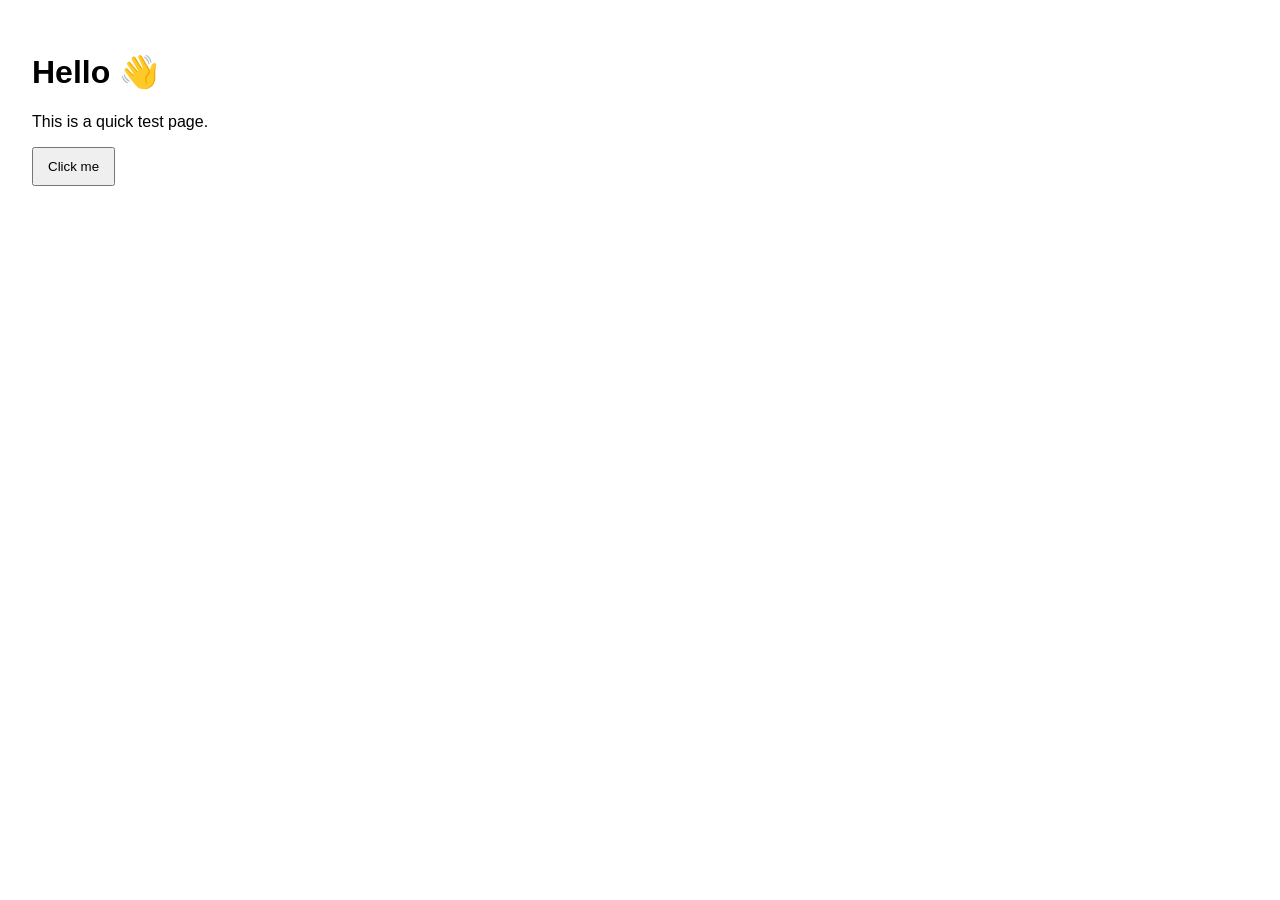
==== index.html @ 8e698a29 "Add index" ====
<!doctype html>
<html lang="en">
<head>
  <meta charset="utf-8" />
  <meta name="viewport" content="width=device-width, initial-scale=1" />
  <title>Test Page</title>
  <style>
    body { font-family: Arial, sans-serif; padding: 24px; }
    button { padding: 10px 14px; cursor: pointer; }
    #msg { margin-top: 12px; }
  </style>
</head>
<body>
  <h1>Hello 👋</h1>
  <p>This is a quick test page.</p>

  <button id="btn">Click me</button>
  <div id="msg"></div>

  <script>
    const btn = document.getElementById("btn");
    const msg = document.getElementById("msg");
    let n = 0;

    btn.addEventListener("click", () => {
      n++;
      msg.textContent = `Clicked ${n} time(s).`;
    });
  </script>
</body>
</html>
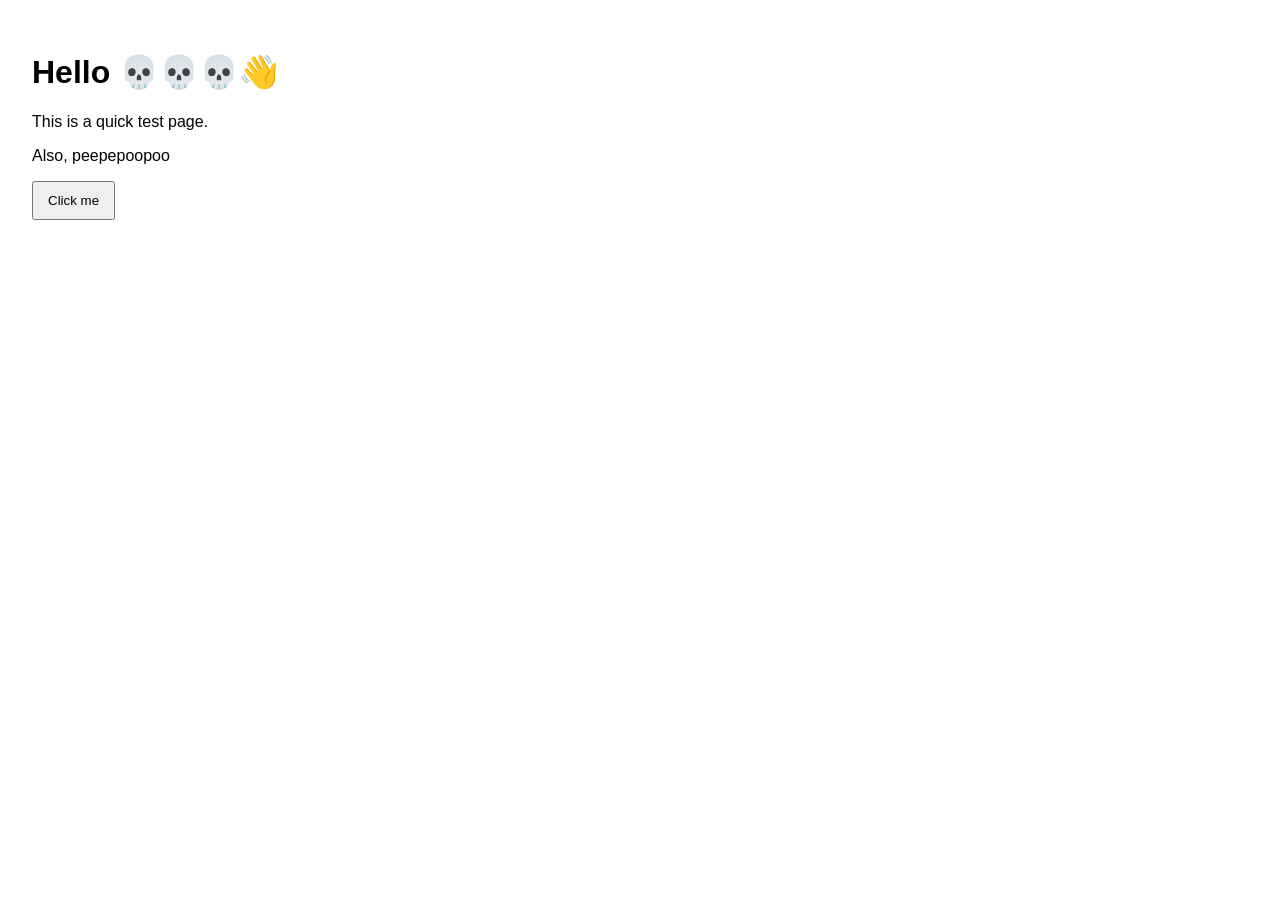
==== commit 5831c377: "testing" ====
--- a/index.html
+++ b/index.html
@@ -11,8 +11,9 @@
   </style>
 </head>
 <body>
-  <h1>Hello 👋</h1>
+  <h1>Hello 💀💀💀👋</h1>
   <p>This is a quick test page.</p>
+  <p>Also, peepepoopoo</p>
 
   <button id="btn">Click me</button>
   <div id="msg"></div>
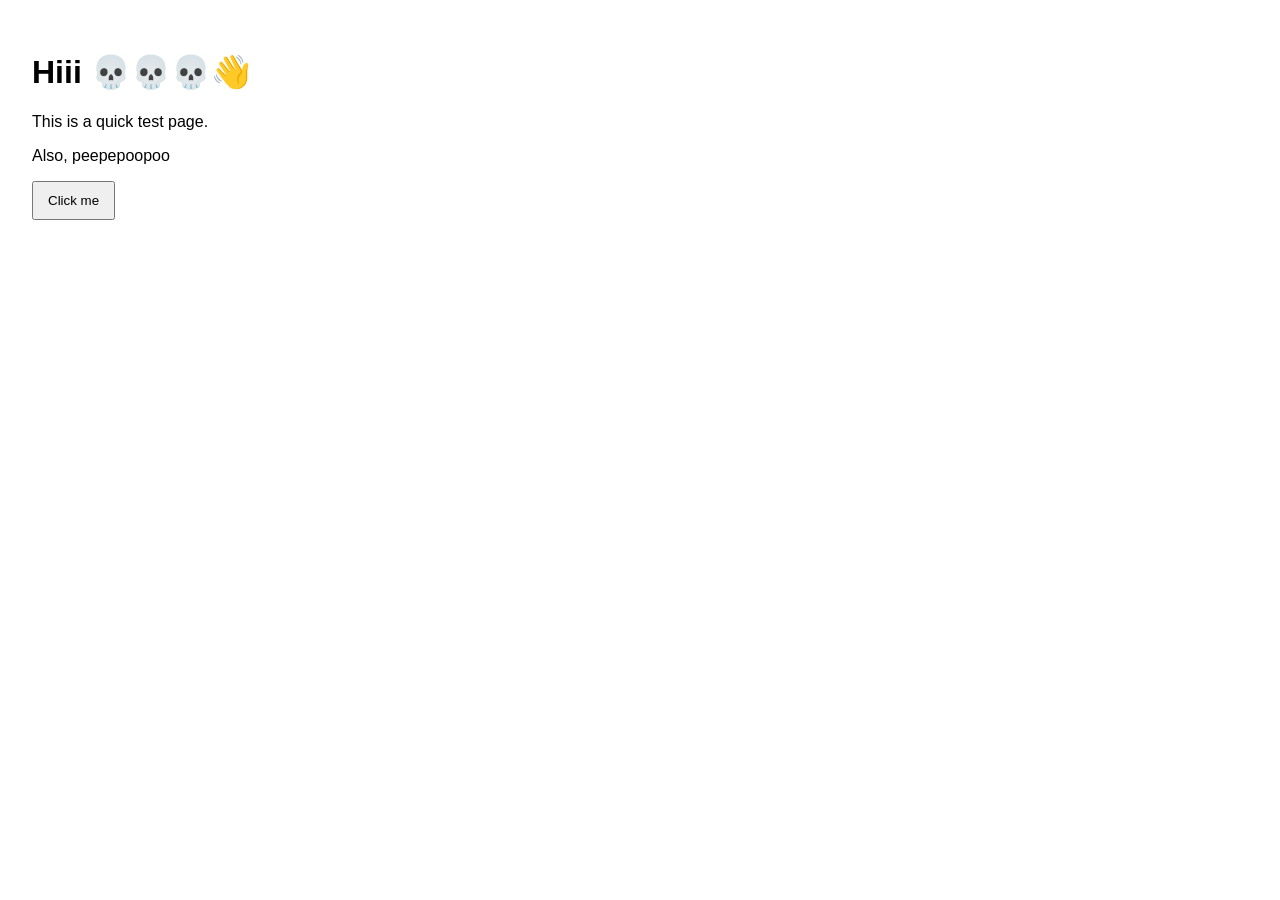
==== commit a2bfc1f0: "testing" ====
--- a/index.html
+++ b/index.html
@@ -11,7 +11,7 @@
   </style>
 </head>
 <body>
-  <h1>Hello 💀💀💀👋</h1>
+  <h1>Hiii 💀💀💀👋</h1>
   <p>This is a quick test page.</p>
   <p>Also, peepepoopoo</p>
 
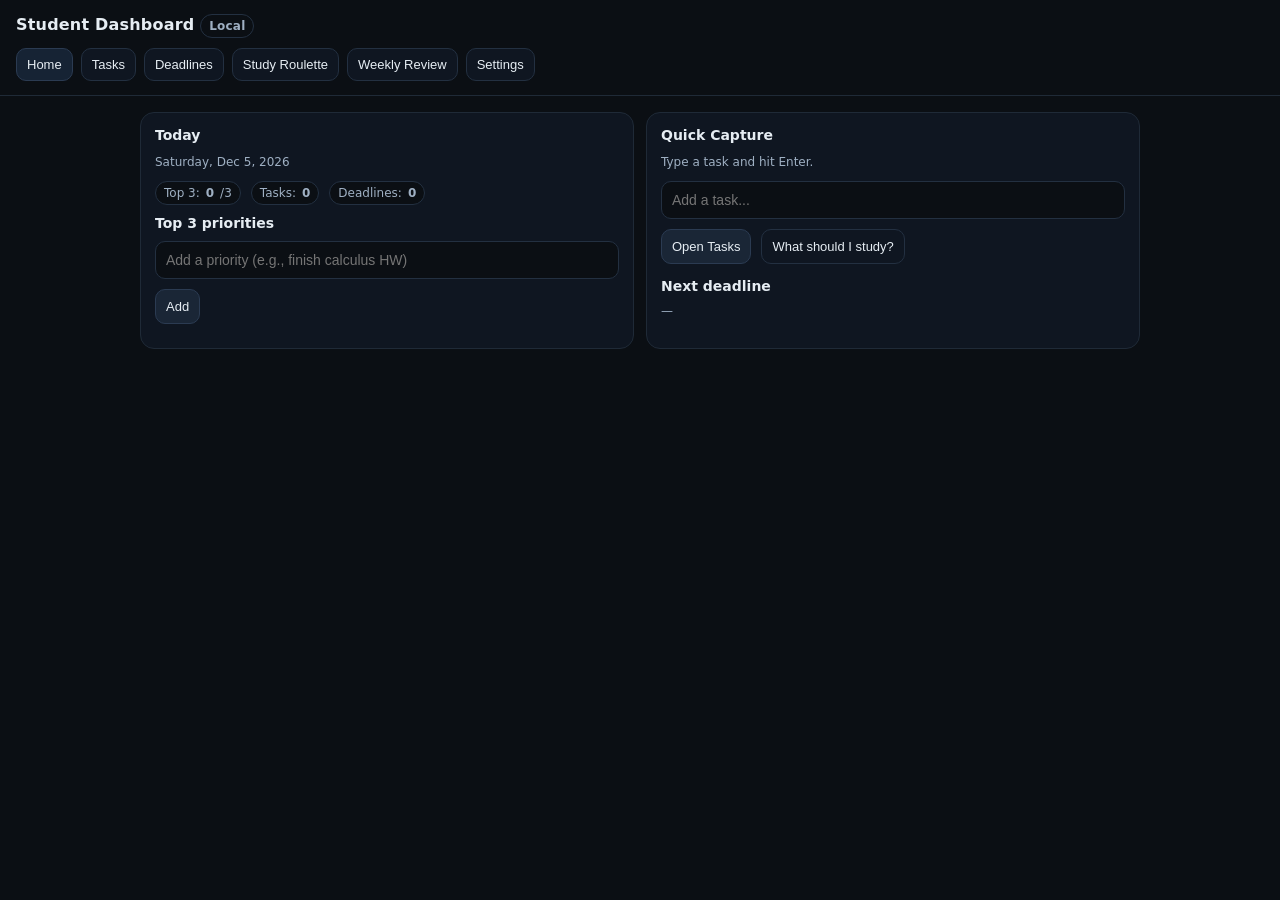
==== commit 14fbffd1: "student dashboard??" ====
--- a/index.html
+++ b/index.html
@@ -2,31 +2,592 @@
 <html lang="en">
 <head>
   <meta charset="utf-8" />
-  <meta name="viewport" content="width=device-width, initial-scale=1" />
-  <title>Test Page</title>
+  <meta name="viewport" content="width=device-width,initial-scale=1" />
+  <title>Student Dashboard (Skeleton)</title>
   <style>
-    body { font-family: Arial, sans-serif; padding: 24px; }
-    button { padding: 10px 14px; cursor: pointer; }
-    #msg { margin-top: 12px; }
+    :root { color-scheme: dark; }
+    body { margin: 0; font-family: system-ui, -apple-system, Segoe UI, Roboto, Arial; background:#0b0f14; color:#e6edf3; }
+    header { position: sticky; top: 0; z-index: 5; background:#0b0f14; border-bottom:1px solid #1f2a37; padding: 14px 16px; }
+    h1 { margin:0 0 10px; font-size: 16px; font-weight: 800; letter-spacing: .2px; }
+    .tabs { display:flex; flex-wrap:wrap; gap:8px; }
+    .tab { border:1px solid #233041; background:#0f1621; color:#e6edf3; padding:8px 10px; border-radius:10px; cursor:pointer; font-size:13px; }
+    .tab[aria-selected="true"] { background:#162334; border-color:#2b3b52; }
+    main { max-width: 1000px; margin: 0 auto; padding: 16px; }
+    .grid { display:grid; gap:12px; grid-template-columns: 1fr; }
+    @media (min-width: 900px) { .grid.two { grid-template-columns: 1fr 1fr; } }
+    .card { background:#0f1621; border:1px solid #1f2a37; border-radius:14px; padding:14px; }
+    .card h2 { margin:0 0 10px; font-size:14px; }
+    .muted { color:#9fb0c3; font-size:12px; }
+    .row { display:flex; gap:10px; flex-wrap:wrap; align-items:center; }
+    input, textarea, select {
+      width:100%; box-sizing:border-box;
+      background:#0b0f14; color:#e6edf3;
+      border:1px solid #233041; border-radius:10px;
+      padding:10px; font-size:14px;
+    }
+    textarea { min-height: 90px; resize: vertical; }
+    button { background:#1a2636; color:#e6edf3; border:1px solid #2b3b52; border-radius:10px; padding:9px 10px; cursor:pointer; font-size:13px; }
+    button:hover { background:#223248; }
+    button.ghost { background:transparent; border-color:#233041; }
+    button.danger { background:#2a1620; border-color:#4b2230; }
+    button.danger:hover { background:#3a1d2a; }
+    .pill { display:inline-flex; align-items:center; gap:6px; padding:4px 8px; border:1px solid #233041; border-radius:999px; background:#0b0f14; font-size:12px; color:#9fb0c3; }
+    .list { margin:10px 0 0; padding:0; list-style:none; display:flex; flex-direction:column; gap:8px; }
+    .item { display:flex; gap:10px; align-items:flex-start; border:1px solid #1f2a37; border-radius:12px; padding:10px; background:#0b0f14; }
+    .item input[type="checkbox"] { width:18px; height:18px; margin-top:2px; }
+    .item .content { flex:1; }
+    .item .title { margin:0; font-size:14px; }
+    .item .meta { margin-top:2px; font-size:12px; color:#9fb0c3; }
+    .right { margin-left:auto; display:flex; gap:8px; }
+    .hidden { display:none !important; }
+    .toast { position: fixed; bottom: 16px; left: 50%; transform: translateX(-50%); background:#0f1621; border:1px solid #233041; padding:10px 12px; border-radius:12px; font-size:13px; max-width: 92vw; }
   </style>
 </head>
 <body>
-  <h1>Hiii 💀💀💀👋</h1>
-  <p>This is a quick test page.</p>
-  <p>Also, peepepoopoo</p>
-
-  <button id="btn">Click me</button>
-  <div id="msg"></div>
+  <header>
+    <h1>Student Dashboard <span class="pill">Local</span></h1>
+    <div class="tabs" role="tablist" aria-label="Sections">
+      <button class="tab" role="tab" aria-selected="true" data-tab="home">Home</button>
+      <button class="tab" role="tab" aria-selected="false" data-tab="tasks">Tasks</button>
+      <button class="tab" role="tab" aria-selected="false" data-tab="deadlines">Deadlines</button>
+      <button class="tab" role="tab" aria-selected="false" data-tab="roulette">Study Roulette</button>
+      <button class="tab" role="tab" aria-selected="false" data-tab="review">Weekly Review</button>
+      <button class="tab" role="tab" aria-selected="false" data-tab="settings">Settings</button>
+    </div>
+  </header>
+
+  <main>
+    <!-- HOME -->
+    <section id="tab-home" class="tabpane">
+      <div class="grid two">
+        <div class="card">
+          <h2>Today</h2>
+          <p class="muted" id="todayLine"></p>
+          <div class="row">
+            <span class="pill">Top 3: <strong id="statTop3">0</strong>/3</span>
+            <span class="pill">Tasks: <strong id="statTasks">0</strong></span>
+            <span class="pill">Deadlines: <strong id="statDeadlines">0</strong></span>
+          </div>
+          <div style="height:10px"></div>
+
+          <h2 style="margin-top:0">Top 3 priorities</h2>
+          <div class="row">
+            <input id="top3Text" placeholder="Add a priority (e.g., finish calculus HW)" />
+            <button id="top3Add">Add</button>
+          </div>
+          <ul class="list" id="top3List"></ul>
+        </div>
+
+        <div class="card">
+          <h2>Quick Capture</h2>
+          <p class="muted">Type a task and hit Enter.</p>
+          <input id="quickTask" placeholder="Add a task..." />
+          <div class="row" style="margin-top:10px">
+            <button id="goTasks">Open Tasks</button>
+            <button id="spinNow" class="ghost">What should I study?</button>
+          </div>
+
+          <div style="height:14px"></div>
+          <h2>Next deadline</h2>
+          <div id="nextDeadline" class="muted">—</div>
+        </div>
+      </div>
+    </section>
+
+    <!-- TASKS -->
+    <section id="tab-tasks" class="tabpane hidden">
+      <div class="grid two">
+        <div class="card">
+          <h2>Tasks</h2>
+          <div class="row">
+            <input id="taskText" placeholder="Task..." />
+            <select id="taskCourse" style="max-width:220px">
+              <option value="">Course (optional)</option>
+            </select>
+            <button id="taskAdd">Add</button>
+          </div>
+          <ul class="list" id="taskList"></ul>
+          <div class="row" style="margin-top:10px">
+            <button id="taskClearDone" class="danger">Delete done</button>
+            <button id="taskClearAll" class="ghost">Clear all</button>
+          </div>
+        </div>
+
+        <div class="card">
+          <h2>Courses (for filtering + roulette)</h2>
+          <div class="row">
+            <input id="courseText" placeholder="Add a course (e.g., Calculus, CS101)" />
+            <button id="courseAdd">Add</button>
+          </div>
+          <ul class="list" id="courseList"></ul>
+          <p class="muted" style="margin-top:10px">
+            Tip: course list is used by Study Roulette when you have no tasks.
+          </p>
+        </div>
+      </div>
+    </section>
+
+    <!-- DEADLINES -->
+    <section id="tab-deadlines" class="tabpane hidden">
+      <div class="grid two">
+        <div class="card">
+          <h2>Deadlines</h2>
+          <div class="row">
+            <input id="dlTitle" placeholder="Deadline title (e.g., Physics Lab Report)" />
+            <input id="dlDate" type="date" style="max-width: 200px;" />
+            <select id="dlCourse" style="max-width:220px">
+              <option value="">Course (optional)</option>
+            </select>
+            <button id="dlAdd">Add</button>
+          </div>
+          <ul class="list" id="dlList"></ul>
+          <div class="row" style="margin-top:10px">
+            <button id="dlClearAll" class="danger">Clear all</button>
+          </div>
+        </div>
+
+        <div class="card">
+          <h2>Countdown</h2>
+          <p class="muted">Closest upcoming deadline.</p>
+          <div id="countdownBox" style="font-size:16px; line-height:1.5">—</div>
+        </div>
+      </div>
+    </section>
+
+    <!-- ROULETTE -->
+    <section id="tab-roulette" class="tabpane hidden">
+      <div class="grid two">
+        <div class="card">
+          <h2>Study Roulette</h2>
+          <p class="muted">Picks from your undone tasks first. If none, picks a course.</p>
+          <button id="rouletteSpin">SPIN</button>
+          <div style="margin-top:12px; font-size:16px;">
+            Result: <strong id="rouletteResult">—</strong>
+          </div>
+          <div class="row" style="margin-top:10px">
+            <button id="rouletteMarkDone" class="ghost">Mark chosen task done</button>
+          </div>
+          <p class="muted" style="margin-top:10px">
+            If the result is a course (not a task), you can create a quick task for it.
+          </p>
+        </div>
+
+        <div class="card">
+          <h2>Quick task from result</h2>
+          <div class="row">
+            <input id="rouletteTaskText" placeholder="Task text..." />
+            <button id="rouletteTaskAdd">Add to tasks</button>
+          </div>
+        </div>
+      </div>
+    </section>
+
+    <!-- REVIEW -->
+    <section id="tab-review" class="tabpane hidden">
+      <div class="grid two">
+        <div class="card">
+          <h2>Weekly Review</h2>
+          <p class="muted">Simple prompts. You can expand this later.</p>
+          <textarea id="reviewText" placeholder="What went well this week? What sucked? What’s the plan for next week?"></textarea>
+          <div class="row" style="margin-top:10px">
+            <button id="reviewSave">Save</button>
+            <span id="reviewSaved" class="muted"></span>
+          </div>
+        </div>
+
+        <div class="card">
+          <h2>Stats</h2>
+          <div class="row">
+            <span class="pill">Tasks done: <strong id="statDone">0</strong></span>
+            <span class="pill">Active courses: <strong id="statCourses">0</strong></span>
+          </div>
+          <p class="muted" style="margin-top:10px">
+            Later: add streaks, a 7-day grid, etc.
+          </p>
+        </div>
+      </div>
+    </section>
+
+    <!-- SETTINGS -->
+    <section id="tab-settings" class="tabpane hidden">
+      <div class="card">
+        <h2>Data</h2>
+        <p class="muted">Local storage only. No syncing. (Supabase comes later.)</p>
+        <div class="row">
+          <button id="exportBtn">Export JSON</button>
+          <button id="importBtn" class="ghost">Import JSON</button>
+          <button id="wipeBtn" class="danger">Wipe all data</button>
+        </div>
+        <input id="importFile" class="hidden" type="file" accept="application/json" />
+      </div>
+    </section>
+  </main>
+
+  <div id="toast" class="toast hidden"></div>
 
   <script>
-    const btn = document.getElementById("btn");
-    const msg = document.getElementById("msg");
-    let n = 0;
-
-    btn.addEventListener("click", () => {
-      n++;
-      msg.textContent = `Clicked ${n} time(s).`;
+    // ========= Local State =========
+    const LS_KEY = "student_dash_v1";
+    const uid = () => Math.random().toString(16).slice(2) + Date.now().toString(16);
+    const defaultState = () => ({
+      top3: [],
+      tasks: [],        // {id, text, course, done, createdAt}
+      courses: [],      // {id, name}
+      deadlines: [],    // {id, title, dateISO, course}
+      weeklyReview: ""  // string
     });
+
+    let state = loadState();
+
+    function loadState() {
+      try {
+        const raw = localStorage.getItem(LS_KEY);
+        if (!raw) return defaultState();
+        return { ...defaultState(), ...JSON.parse(raw) };
+      } catch { return defaultState(); }
+    }
+
+    function saveState() {
+      localStorage.setItem(LS_KEY, JSON.stringify(state));
+      renderAll();
+    }
+
+    const $ = (id) => document.getElementById(id);
+
+    function toast(msg) {
+      const el = $("toast");
+      el.textContent = msg;
+      el.classList.remove("hidden");
+      clearTimeout(toast._t);
+      toast._t = setTimeout(() => el.classList.add("hidden"), 1400);
+    }
+
+    function todayText() {
+      const d = new Date();
+      return d.toLocaleDateString(undefined, { weekday:"long", year:"numeric", month:"short", day:"numeric" });
+    }
+
+    // ========= Tabs =========
+    function setTab(name) {
+      document.querySelectorAll(".tab").forEach(btn => {
+        btn.setAttribute("aria-selected", btn.dataset.tab === name ? "true" : "false");
+      });
+      document.querySelectorAll(".tabpane").forEach(p => p.classList.add("hidden"));
+      $("tab-" + name).classList.remove("hidden");
+      history.replaceState(null, "", "#" + name);
+    }
+
+    document.querySelectorAll(".tab").forEach(btn => btn.addEventListener("click", () => setTab(btn.dataset.tab)));
+    window.addEventListener("load", () => {
+      const hash = location.hash.replace("#", "");
+      if (hash) setTab(hash);
+      $("todayLine").textContent = todayText();
+      renderAll();
+    });
+
+    $("goTasks").onclick = () => setTab("tasks");
+    $("spinNow").onclick = () => { setTab("roulette"); spinRoulette(); };
+
+    // ========= Courses =========
+    $("courseAdd").onclick = () => {
+      const name = $("courseText").value.trim();
+      if (!name) return;
+      state.courses.push({ id: uid(), name });
+      $("courseText").value = "";
+      saveState();
+      toast("Course added.");
+    };
+
+    // ========= Tasks =========
+    $("quickTask").addEventListener("keydown", (e) => {
+      if (e.key === "Enter") addTask($("quickTask").value.trim(), "");
+    });
+
+    $("taskAdd").onclick = () => addTask($("taskText").value.trim(), $("taskCourse").value);
+    $("taskText").addEventListener("keydown", (e) => {
+      if (e.key === "Enter") $("taskAdd").click();
+    });
+
+    function addTask(text, course) {
+      if (!text) return;
+      state.tasks.unshift({ id: uid(), text, course: course || "", done:false, createdAt: Date.now() });
+      $("taskText").value = "";
+      $("quickTask").value = "";
+      saveState();
+      toast("Task added.");
+    }
+
+    $("taskClearDone").onclick = () => { state.tasks = state.tasks.filter(t => !t.done); saveState(); };
+    $("taskClearAll").onclick = () => {
+      if (!confirm("Clear all tasks?")) return;
+      state.tasks = [];
+      saveState();
+    };
+
+    // ========= Top 3 =========
+    $("top3Add").onclick = () => {
+      const text = $("top3Text").value.trim();
+      if (!text) return;
+      if (state.top3.length >= 3) return toast("Top 3 is full.");
+      state.top3.push({ id: uid(), text, done:false });
+      $("top3Text").value = "";
+      saveState();
+    };
+
+    // ========= Deadlines =========
+    $("dlAdd").onclick = () => {
+      const title = $("dlTitle").value.trim();
+      const dateISO = $("dlDate").value;
+      const course = $("dlCourse").value;
+      if (!title || !dateISO) return toast("Need title + date.");
+      state.deadlines.push({ id: uid(), title, dateISO, course: course || "" });
+      $("dlTitle").value = "";
+      $("dlDate").value = "";
+      saveState();
+      toast("Deadline added.");
+    };
+
+    $("dlClearAll").onclick = () => {
+      if (!confirm("Clear all deadlines?")) return;
+      state.deadlines = [];
+      saveState();
+    };
+
+    // ========= Roulette =========
+    let lastRoulette = null; // {type:'task'|'course', id, label}
+    $("rouletteSpin").onclick = () => spinRoulette();
+    $("rouletteTaskAdd").onclick = () => {
+      const text = $("rouletteTaskText").value.trim();
+      if (!text) return;
+      addTask(text, "");
+      $("rouletteTaskText").value = "";
+      toast("Added from roulette.");
+    };
+    $("rouletteMarkDone").onclick = () => {
+      if (!lastRoulette || lastRoulette.type !== "task") return toast("No task selected.");
+      const t = state.tasks.find(x => x.id === lastRoulette.id);
+      if (t) t.done = true;
+      saveState();
+      toast("Marked done.");
+    };
+
+    function spinRoulette() {
+      const undone = state.tasks.filter(t => !t.done);
+      if (undone.length) {
+        const choice = undone[Math.floor(Math.random() * undone.length)];
+        lastRoulette = { type:"task", id: choice.id, label: choice.text };
+        $("rouletteResult").textContent = choice.text;
+        $("rouletteTaskText").value = choice.text;
+        return;
+      }
+      if (state.courses.length) {
+        const c = state.courses[Math.floor(Math.random() * state.courses.length)];
+        lastRoulette = { type:"course", id: c.id, label: c.name };
+        $("rouletteResult").textContent = c.name;
+        $("rouletteTaskText").value = `Study ${c.name} for 30 minutes`;
+        return;
+      }
+      toast("Add tasks or courses first.");
+      $("rouletteResult").textContent = "—";
+      lastRoulette = null;
+    }
+
+    // ========= Weekly Review =========
+    $("reviewSave").onclick = () => {
+      state.weeklyReview = $("reviewText").value;
+      saveState();
+      $("reviewSaved").textContent = "Saved.";
+      setTimeout(()=> $("reviewSaved").textContent = "", 1200);
+    };
+
+    // ========= Export/Import/Wipe =========
+    $("exportBtn").onclick = () => {
+      const blob = new Blob([JSON.stringify(state, null, 2)], { type:"application/json" });
+      const a = document.createElement("a");
+      a.href = URL.createObjectURL(blob);
+      a.download = "student-dashboard.json";
+      a.click();
+      URL.revokeObjectURL(a.href);
+    };
+    $("importBtn").onclick = () => $("importFile").click();
+    $("importFile").addEventListener("change", async (e) => {
+      const f = e.target.files?.[0];
+      if (!f) return;
+      const text = await f.text();
+      try {
+        const parsed = JSON.parse(text);
+        state = { ...defaultState(), ...parsed };
+        saveState();
+        toast("Imported.");
+      } catch {
+        toast("Import failed (bad JSON).");
+      }
+      $("importFile").value = "";
+    });
+    $("wipeBtn").onclick = () => {
+      if (!confirm("Wipe all data?")) return;
+      state = defaultState();
+      saveState();
+    };
+
+    // ========= Render =========
+    function renderAll() {
+      renderCourses();
+      renderTop3();
+      renderTasks();
+      renderDeadlines();
+      renderHome();
+      renderReview();
+    }
+
+    function renderCourses() {
+      // fill selects
+      const courseSel = $("taskCourse");
+      const dlSel = $("dlCourse");
+      courseSel.innerHTML = `<option value="">Course (optional)</option>`;
+      dlSel.innerHTML = `<option value="">Course (optional)</option>`;
+      state.courses.forEach(c => {
+        const o1 = document.createElement("option");
+        o1.value = c.name; o1.textContent = c.name;
+        const o2 = o1.cloneNode(true);
+        courseSel.appendChild(o1);
+        dlSel.appendChild(o2);
+      });
+
+      // list
+      const ul = $("courseList");
+      ul.innerHTML = "";
+      state.courses.forEach(c => {
+        const li = document.createElement("li");
+        li.className = "item";
+        li.innerHTML = `
+          <div class="content">
+            <p class="title">${escapeHtml(c.name)}</p>
+            <div class="meta">Used for filtering + roulette</div>
+          </div>
+          <div class="right">
+            <button class="danger" data-del="${c.id}">Delete</button>
+          </div>
+        `;
+        li.querySelector("[data-del]").onclick = () => {
+          state.courses = state.courses.filter(x => x.id !== c.id);
+          // also detach from tasks/deadlines (optional: keep as-is)
+          saveState();
+        };
+        ul.appendChild(li);
+      });
+      $("statCourses").textContent = String(state.courses.length);
+    }
+
+    function renderTop3() {
+      $("statTop3").textContent = String(state.top3.filter(x=>x.done).length);
+      const ul = $("top3List");
+      ul.innerHTML = "";
+      state.top3.forEach(x => {
+        const li = document.createElement("li");
+        li.className = "item";
+        li.innerHTML = `
+          <input type="checkbox" ${x.done ? "checked" : ""} />
+          <div class="content">
+            <p class="title">${escapeHtml(x.text)}</p>
+            <div class="meta">${x.done ? "Done" : "Not done yet"}</div>
+          </div>
+          <div class="right">
+            <button class="danger">Delete</button>
+          </div>
+        `;
+        li.querySelector("input").onchange = (e) => { x.done = e.target.checked; saveState(); };
+        li.querySelector("button").onclick = () => { state.top3 = state.top3.filter(t => t.id !== x.id); saveState(); };
+        ul.appendChild(li);
+      });
+    }
+
+    function renderTasks() {
+      $("statTasks").textContent = String(state.tasks.length);
+      $("statDone").textContent = String(state.tasks.filter(t=>t.done).length);
+
+      const ul = $("taskList");
+      ul.innerHTML = "";
+      state.tasks.forEach(t => {
+        const li = document.createElement("li");
+        li.className = "item";
+        li.innerHTML = `
+          <input type="checkbox" ${t.done ? "checked" : ""} />
+          <div class="content">
+            <p class="title">${escapeHtml(t.text)}</p>
+            <div class="meta">${t.course ? "Course: " + escapeHtml(t.course) + " · " : ""}${new Date(t.createdAt).toLocaleString()}</div>
+          </div>
+          <div class="right">
+            <button class="danger">Delete</button>
+          </div>
+        `;
+        li.querySelector("input").onchange = (e) => { t.done = e.target.checked; saveState(); };
+        li.querySelector("button").onclick = () => { state.tasks = state.tasks.filter(x => x.id !== t.id); saveState(); };
+        ul.appendChild(li);
+      });
+    }
+
+    function renderDeadlines() {
+      $("statDeadlines").textContent = String(state.deadlines.length);
+
+      // sort by date
+      const sorted = [...state.deadlines].sort((a,b)=> a.dateISO.localeCompare(b.dateISO));
+      const ul = $("dlList");
+      ul.innerHTML = "";
+
+      sorted.forEach(d => {
+        const days = daysUntil(d.dateISO);
+        const li = document.createElement("li");
+        li.className = "item";
+        li.innerHTML = `
+          <div class="content">
+            <p class="title">${escapeHtml(d.title)}</p>
+            <div class="meta">
+              ${d.course ? "Course: " + escapeHtml(d.course) + " · " : ""}
+              Due: ${escapeHtml(d.dateISO)} · ${days >= 0 ? days + " day(s) left" : "Overdue"}
+            </div>
+          </div>
+          <div class="right">
+            <button class="danger">Delete</button>
+          </div>
+        `;
+        li.querySelector("button").onclick = () => { state.deadlines = state.deadlines.filter(x => x.id !== d.id); saveState(); };
+        ul.appendChild(li);
+      });
+
+      // countdown box
+      const upcoming = sorted.find(d => daysUntil(d.dateISO) >= 0);
+      if (!upcoming) {
+        $("countdownBox").textContent = "No upcoming deadlines.";
+        $("nextDeadline").textContent = "—";
+      } else {
+        const days = daysUntil(upcoming.dateISO);
+        $("countdownBox").textContent = `${upcoming.title} (${upcoming.dateISO})\n${days} day(s) left`;
+        $("nextDeadline").textContent = `${upcoming.title} · ${days} day(s) left`;
+      }
+    }
+
+    function renderHome() {
+      // show total morning-ish summary using top3 done count
+      $("statTop3").textContent = String(state.top3.filter(x=>x.done).length);
+    }
+
+    function renderReview() {
+      $("reviewText").value = state.weeklyReview || "";
+    }
+
+    function daysUntil(dateISO) {
+      // dateISO like "2026-03-11"
+      const target = new Date(dateISO + "T00:00:00");
+      const now = new Date();
+      const today = new Date(now.getFullYear(), now.getMonth(), now.getDate());
+      const diff = target - today;
+      return Math.round(diff / (1000*60*60*24));
+    }
+
+    function escapeHtml(s) {
+      return String(s).replace(/[&<>"']/g, (c) => ({'&':'&amp;','<':'&lt;','>':'&gt;','"':'&quot;',"'":'&#39;'}[c]));
+    }
   </script>
 </body>
 </html>
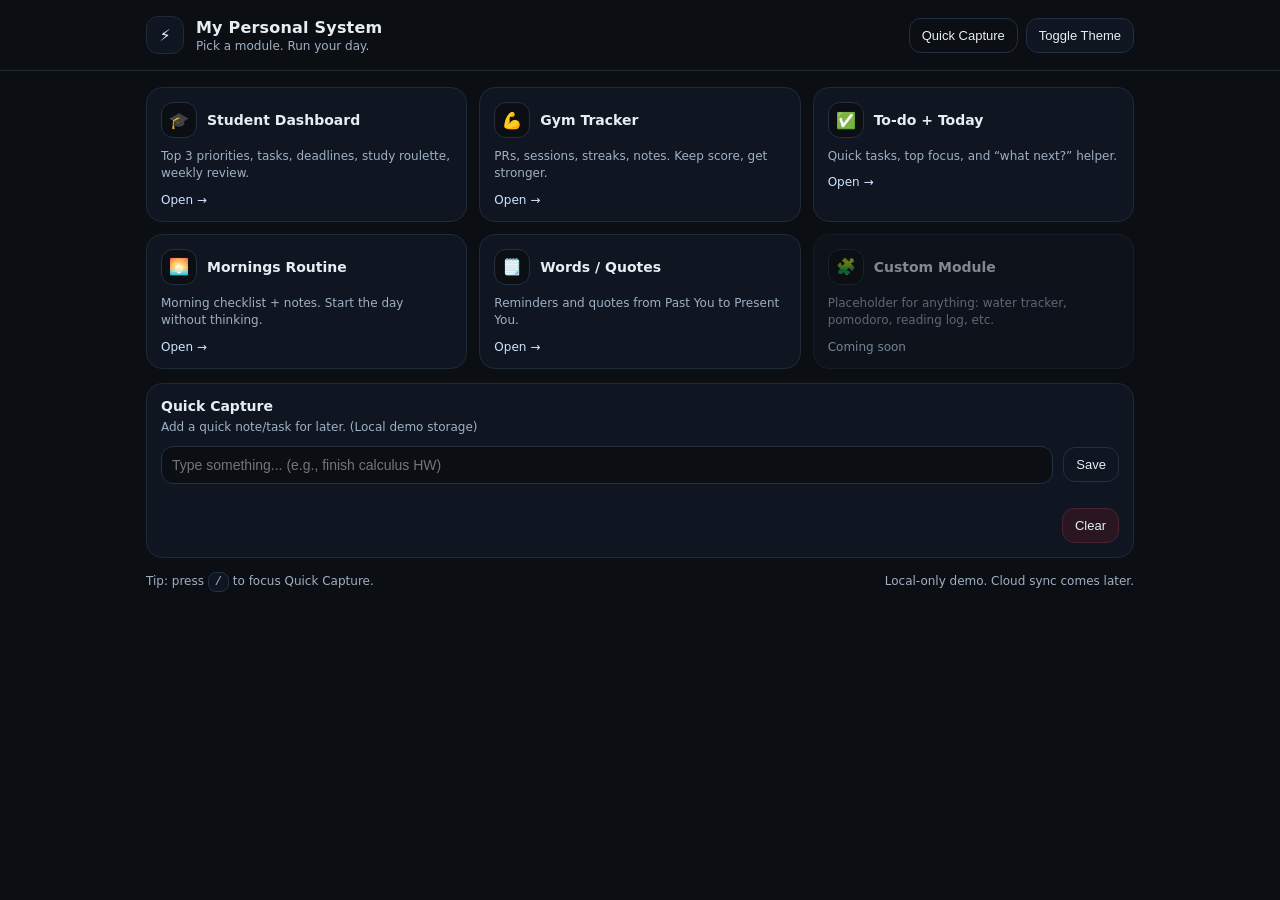
==== commit 4b597f2d: "main page maker as a test" ====
--- a/index.html
+++ b/index.html
@@ -2,592 +2,119 @@
 <html lang="en">
 <head>
   <meta charset="utf-8" />
-  <meta name="viewport" content="width=device-width,initial-scale=1" />
-  <title>Student Dashboard (Skeleton)</title>
-  <style>
-    :root { color-scheme: dark; }
-    body { margin: 0; font-family: system-ui, -apple-system, Segoe UI, Roboto, Arial; background:#0b0f14; color:#e6edf3; }
-    header { position: sticky; top: 0; z-index: 5; background:#0b0f14; border-bottom:1px solid #1f2a37; padding: 14px 16px; }
-    h1 { margin:0 0 10px; font-size: 16px; font-weight: 800; letter-spacing: .2px; }
-    .tabs { display:flex; flex-wrap:wrap; gap:8px; }
-    .tab { border:1px solid #233041; background:#0f1621; color:#e6edf3; padding:8px 10px; border-radius:10px; cursor:pointer; font-size:13px; }
-    .tab[aria-selected="true"] { background:#162334; border-color:#2b3b52; }
-    main { max-width: 1000px; margin: 0 auto; padding: 16px; }
-    .grid { display:grid; gap:12px; grid-template-columns: 1fr; }
-    @media (min-width: 900px) { .grid.two { grid-template-columns: 1fr 1fr; } }
-    .card { background:#0f1621; border:1px solid #1f2a37; border-radius:14px; padding:14px; }
-    .card h2 { margin:0 0 10px; font-size:14px; }
-    .muted { color:#9fb0c3; font-size:12px; }
-    .row { display:flex; gap:10px; flex-wrap:wrap; align-items:center; }
-    input, textarea, select {
-      width:100%; box-sizing:border-box;
-      background:#0b0f14; color:#e6edf3;
-      border:1px solid #233041; border-radius:10px;
-      padding:10px; font-size:14px;
-    }
-    textarea { min-height: 90px; resize: vertical; }
-    button { background:#1a2636; color:#e6edf3; border:1px solid #2b3b52; border-radius:10px; padding:9px 10px; cursor:pointer; font-size:13px; }
-    button:hover { background:#223248; }
-    button.ghost { background:transparent; border-color:#233041; }
-    button.danger { background:#2a1620; border-color:#4b2230; }
-    button.danger:hover { background:#3a1d2a; }
-    .pill { display:inline-flex; align-items:center; gap:6px; padding:4px 8px; border:1px solid #233041; border-radius:999px; background:#0b0f14; font-size:12px; color:#9fb0c3; }
-    .list { margin:10px 0 0; padding:0; list-style:none; display:flex; flex-direction:column; gap:8px; }
-    .item { display:flex; gap:10px; align-items:flex-start; border:1px solid #1f2a37; border-radius:12px; padding:10px; background:#0b0f14; }
-    .item input[type="checkbox"] { width:18px; height:18px; margin-top:2px; }
-    .item .content { flex:1; }
-    .item .title { margin:0; font-size:14px; }
-    .item .meta { margin-top:2px; font-size:12px; color:#9fb0c3; }
-    .right { margin-left:auto; display:flex; gap:8px; }
-    .hidden { display:none !important; }
-    .toast { position: fixed; bottom: 16px; left: 50%; transform: translateX(-50%); background:#0f1621; border:1px solid #233041; padding:10px 12px; border-radius:12px; font-size:13px; max-width: 92vw; }
-  </style>
+  <meta name="viewport" content="width=device-width, initial-scale=1" />
+  <title>My Personal System</title>
+  <link rel="stylesheet" href="styles.css" />
 </head>
 <body>
-  <header>
-    <h1>Student Dashboard <span class="pill">Local</span></h1>
-    <div class="tabs" role="tablist" aria-label="Sections">
-      <button class="tab" role="tab" aria-selected="true" data-tab="home">Home</button>
-      <button class="tab" role="tab" aria-selected="false" data-tab="tasks">Tasks</button>
-      <button class="tab" role="tab" aria-selected="false" data-tab="deadlines">Deadlines</button>
-      <button class="tab" role="tab" aria-selected="false" data-tab="roulette">Study Roulette</button>
-      <button class="tab" role="tab" aria-selected="false" data-tab="review">Weekly Review</button>
-      <button class="tab" role="tab" aria-selected="false" data-tab="settings">Settings</button>
+  <header class="topbar">
+    <div class="wrap">
+      <div class="brand">
+        <div class="logo">⚡</div>
+        <div>
+          <div class="title">My Personal System</div>
+          <div class="subtitle">Pick a module. Run your day.</div>
+        </div>
+      </div>
+
+      <div class="top-actions">
+        <button id="btnQuick" class="btn ghost" type="button">Quick Capture</button>
+        <button id="btnTheme" class="btn" type="button">Toggle Theme</button>
+      </div>
     </div>
   </header>
 
-  <main>
-    <!-- HOME -->
-    <section id="tab-home" class="tabpane">
-      <div class="grid two">
-        <div class="card">
-          <h2>Today</h2>
-          <p class="muted" id="todayLine"></p>
-          <div class="row">
-            <span class="pill">Top 3: <strong id="statTop3">0</strong>/3</span>
-            <span class="pill">Tasks: <strong id="statTasks">0</strong></span>
-            <span class="pill">Deadlines: <strong id="statDeadlines">0</strong></span>
-          </div>
-          <div style="height:10px"></div>
+  <main class="wrap">
+    <section class="grid">
+      <a class="card" href="student.html">
+        <div class="card-top">
+          <div class="card-icon">🎓</div>
+          <div class="card-title">Student Dashboard</div>
+        </div>
+        <div class="card-desc">
+          Top 3 priorities, tasks, deadlines, study roulette, weekly review.
+        </div>
+        <div class="card-meta">Open →</div>
+      </a>
 
-          <h2 style="margin-top:0">Top 3 priorities</h2>
-          <div class="row">
-            <input id="top3Text" placeholder="Add a priority (e.g., finish calculus HW)" />
-            <button id="top3Add">Add</button>
-          </div>
-          <ul class="list" id="top3List"></ul>
+      <a class="card" href="gym.html">
+        <div class="card-top">
+          <div class="card-icon">💪</div>
+          <div class="card-title">Gym Tracker</div>
         </div>
+        <div class="card-desc">
+          PRs, sessions, streaks, notes. Keep score, get stronger.
+        </div>
+        <div class="card-meta">Open →</div>
+      </a>
 
-        <div class="card">
-          <h2>Quick Capture</h2>
-          <p class="muted">Type a task and hit Enter.</p>
-          <input id="quickTask" placeholder="Add a task..." />
-          <div class="row" style="margin-top:10px">
-            <button id="goTasks">Open Tasks</button>
-            <button id="spinNow" class="ghost">What should I study?</button>
-          </div>
+      <a class="card" href="todo.html">
+        <div class="card-top">
+          <div class="card-icon">✅</div>
+          <div class="card-title">To-do + Today</div>
+        </div>
+        <div class="card-desc">
+          Quick tasks, top focus, and “what next?” helper.
+        </div>
+        <div class="card-meta">Open →</div>
+      </a>
 
-          <div style="height:14px"></div>
-          <h2>Next deadline</h2>
-          <div id="nextDeadline" class="muted">—</div>
+      <a class="card" href="mornings.html">
+        <div class="card-top">
+          <div class="card-icon">🌅</div>
+          <div class="card-title">Mornings Routine</div>
         </div>
+        <div class="card-desc">
+          Morning checklist + notes. Start the day without thinking.
+        </div>
+        <div class="card-meta">Open →</div>
+      </a>
+
+      <a class="card" href="words.html">
+        <div class="card-top">
+          <div class="card-icon">🗒️</div>
+          <div class="card-title">Words / Quotes</div>
+        </div>
+        <div class="card-desc">
+          Reminders and quotes from Past You to Present You.
+        </div>
+        <div class="card-meta">Open →</div>
+      </a>
+
+      <a class="card disabled" href="#" aria-disabled="true">
+        <div class="card-top">
+          <div class="card-icon">🧩</div>
+          <div class="card-title">Custom Module</div>
+        </div>
+        <div class="card-desc">
+          Placeholder for anything: water tracker, pomodoro, reading log, etc.
+        </div>
+        <div class="card-meta">Coming soon</div>
+      </a>
+    </section>
+
+    <section class="panel">
+      <div class="panel-title">Quick Capture</div>
+      <div class="panel-desc">Add a quick note/task for later. (Local demo storage)</div>
+
+      <div class="row">
+        <input id="quickInput" class="input" placeholder="Type something... (e.g., finish calculus HW)" />
+        <button id="quickSave" class="btn" type="button">Save</button>
+      </div>
+
+      <ul id="quickList" class="list"></ul>
+
+      <div class="row end">
+        <button id="quickClear" class="btn danger" type="button">Clear</button>
       </div>
     </section>
 
-    <!-- TASKS -->
-    <section id="tab-tasks" class="tabpane hidden">
-      <div class="grid two">
-        <div class="card">
-          <h2>Tasks</h2>
-          <div class="row">
-            <input id="taskText" placeholder="Task..." />
-            <select id="taskCourse" style="max-width:220px">
-              <option value="">Course (optional)</option>
-            </select>
-            <button id="taskAdd">Add</button>
-          </div>
-          <ul class="list" id="taskList"></ul>
-          <div class="row" style="margin-top:10px">
-            <button id="taskClearDone" class="danger">Delete done</button>
-            <button id="taskClearAll" class="ghost">Clear all</button>
-          </div>
-        </div>
-
-        <div class="card">
-          <h2>Courses (for filtering + roulette)</h2>
-          <div class="row">
-            <input id="courseText" placeholder="Add a course (e.g., Calculus, CS101)" />
-            <button id="courseAdd">Add</button>
-          </div>
-          <ul class="list" id="courseList"></ul>
-          <p class="muted" style="margin-top:10px">
-            Tip: course list is used by Study Roulette when you have no tasks.
-          </p>
-        </div>
-      </div>
-    </section>
-
-    <!-- DEADLINES -->
-    <section id="tab-deadlines" class="tabpane hidden">
-      <div class="grid two">
-        <div class="card">
-          <h2>Deadlines</h2>
-          <div class="row">
-            <input id="dlTitle" placeholder="Deadline title (e.g., Physics Lab Report)" />
-            <input id="dlDate" type="date" style="max-width: 200px;" />
-            <select id="dlCourse" style="max-width:220px">
-              <option value="">Course (optional)</option>
-            </select>
-            <button id="dlAdd">Add</button>
-          </div>
-          <ul class="list" id="dlList"></ul>
-          <div class="row" style="margin-top:10px">
-            <button id="dlClearAll" class="danger">Clear all</button>
-          </div>
-        </div>
-
-        <div class="card">
-          <h2>Countdown</h2>
-          <p class="muted">Closest upcoming deadline.</p>
-          <div id="countdownBox" style="font-size:16px; line-height:1.5">—</div>
-        </div>
-      </div>
-    </section>
-
-    <!-- ROULETTE -->
-    <section id="tab-roulette" class="tabpane hidden">
-      <div class="grid two">
-        <div class="card">
-          <h2>Study Roulette</h2>
-          <p class="muted">Picks from your undone tasks first. If none, picks a course.</p>
-          <button id="rouletteSpin">SPIN</button>
-          <div style="margin-top:12px; font-size:16px;">
-            Result: <strong id="rouletteResult">—</strong>
-          </div>
-          <div class="row" style="margin-top:10px">
-            <button id="rouletteMarkDone" class="ghost">Mark chosen task done</button>
-          </div>
-          <p class="muted" style="margin-top:10px">
-            If the result is a course (not a task), you can create a quick task for it.
-          </p>
-        </div>
-
-        <div class="card">
-          <h2>Quick task from result</h2>
-          <div class="row">
-            <input id="rouletteTaskText" placeholder="Task text..." />
-            <button id="rouletteTaskAdd">Add to tasks</button>
-          </div>
-        </div>
-      </div>
-    </section>
-
-    <!-- REVIEW -->
-    <section id="tab-review" class="tabpane hidden">
-      <div class="grid two">
-        <div class="card">
-          <h2>Weekly Review</h2>
-          <p class="muted">Simple prompts. You can expand this later.</p>
-          <textarea id="reviewText" placeholder="What went well this week? What sucked? What’s the plan for next week?"></textarea>
-          <div class="row" style="margin-top:10px">
-            <button id="reviewSave">Save</button>
-            <span id="reviewSaved" class="muted"></span>
-          </div>
-        </div>
-
-        <div class="card">
-          <h2>Stats</h2>
-          <div class="row">
-            <span class="pill">Tasks done: <strong id="statDone">0</strong></span>
-            <span class="pill">Active courses: <strong id="statCourses">0</strong></span>
-          </div>
-          <p class="muted" style="margin-top:10px">
-            Later: add streaks, a 7-day grid, etc.
-          </p>
-        </div>
-      </div>
-    </section>
-
-    <!-- SETTINGS -->
-    <section id="tab-settings" class="tabpane hidden">
-      <div class="card">
-        <h2>Data</h2>
-        <p class="muted">Local storage only. No syncing. (Supabase comes later.)</p>
-        <div class="row">
-          <button id="exportBtn">Export JSON</button>
-          <button id="importBtn" class="ghost">Import JSON</button>
-          <button id="wipeBtn" class="danger">Wipe all data</button>
-        </div>
-        <input id="importFile" class="hidden" type="file" accept="application/json" />
-      </div>
-    </section>
+    <footer class="footer">
+      <span class="muted">Tip: press <span class="kbd">/</span> to focus Quick Capture.</span>
+      <span class="muted">Local-only demo. Cloud sync comes later.</span>
+    </footer>
   </main>
 
-  <div id="toast" class="toast hidden"></div>
-
-  <script>
-    // ========= Local State =========
-    const LS_KEY = "student_dash_v1";
-    const uid = () => Math.random().toString(16).slice(2) + Date.now().toString(16);
-    const defaultState = () => ({
-      top3: [],
-      tasks: [],        // {id, text, course, done, createdAt}
-      courses: [],      // {id, name}
-      deadlines: [],    // {id, title, dateISO, course}
-      weeklyReview: ""  // string
-    });
-
-    let state = loadState();
-
-    function loadState() {
-      try {
-        const raw = localStorage.getItem(LS_KEY);
-        if (!raw) return defaultState();
-        return { ...defaultState(), ...JSON.parse(raw) };
-      } catch { return defaultState(); }
-    }
-
-    function saveState() {
-      localStorage.setItem(LS_KEY, JSON.stringify(state));
-      renderAll();
-    }
-
-    const $ = (id) => document.getElementById(id);
-
-    function toast(msg) {
-      const el = $("toast");
-      el.textContent = msg;
-      el.classList.remove("hidden");
-      clearTimeout(toast._t);
-      toast._t = setTimeout(() => el.classList.add("hidden"), 1400);
-    }
-
-    function todayText() {
-      const d = new Date();
-      return d.toLocaleDateString(undefined, { weekday:"long", year:"numeric", month:"short", day:"numeric" });
-    }
-
-    // ========= Tabs =========
-    function setTab(name) {
-      document.querySelectorAll(".tab").forEach(btn => {
-        btn.setAttribute("aria-selected", btn.dataset.tab === name ? "true" : "false");
-      });
-      document.querySelectorAll(".tabpane").forEach(p => p.classList.add("hidden"));
-      $("tab-" + name).classList.remove("hidden");
-      history.replaceState(null, "", "#" + name);
-    }
-
-    document.querySelectorAll(".tab").forEach(btn => btn.addEventListener("click", () => setTab(btn.dataset.tab)));
-    window.addEventListener("load", () => {
-      const hash = location.hash.replace("#", "");
-      if (hash) setTab(hash);
-      $("todayLine").textContent = todayText();
-      renderAll();
-    });
-
-    $("goTasks").onclick = () => setTab("tasks");
-    $("spinNow").onclick = () => { setTab("roulette"); spinRoulette(); };
-
-    // ========= Courses =========
-    $("courseAdd").onclick = () => {
-      const name = $("courseText").value.trim();
-      if (!name) return;
-      state.courses.push({ id: uid(), name });
-      $("courseText").value = "";
-      saveState();
-      toast("Course added.");
-    };
-
-    // ========= Tasks =========
-    $("quickTask").addEventListener("keydown", (e) => {
-      if (e.key === "Enter") addTask($("quickTask").value.trim(), "");
-    });
-
-    $("taskAdd").onclick = () => addTask($("taskText").value.trim(), $("taskCourse").value);
-    $("taskText").addEventListener("keydown", (e) => {
-      if (e.key === "Enter") $("taskAdd").click();
-    });
-
-    function addTask(text, course) {
-      if (!text) return;
-      state.tasks.unshift({ id: uid(), text, course: course || "", done:false, createdAt: Date.now() });
-      $("taskText").value = "";
-      $("quickTask").value = "";
-      saveState();
-      toast("Task added.");
-    }
-
-    $("taskClearDone").onclick = () => { state.tasks = state.tasks.filter(t => !t.done); saveState(); };
-    $("taskClearAll").onclick = () => {
-      if (!confirm("Clear all tasks?")) return;
-      state.tasks = [];
-      saveState();
-    };
-
-    // ========= Top 3 =========
-    $("top3Add").onclick = () => {
-      const text = $("top3Text").value.trim();
-      if (!text) return;
-      if (state.top3.length >= 3) return toast("Top 3 is full.");
-      state.top3.push({ id: uid(), text, done:false });
-      $("top3Text").value = "";
-      saveState();
-    };
-
-    // ========= Deadlines =========
-    $("dlAdd").onclick = () => {
-      const title = $("dlTitle").value.trim();
-      const dateISO = $("dlDate").value;
-      const course = $("dlCourse").value;
-      if (!title || !dateISO) return toast("Need title + date.");
-      state.deadlines.push({ id: uid(), title, dateISO, course: course || "" });
-      $("dlTitle").value = "";
-      $("dlDate").value = "";
-      saveState();
-      toast("Deadline added.");
-    };
-
-    $("dlClearAll").onclick = () => {
-      if (!confirm("Clear all deadlines?")) return;
-      state.deadlines = [];
-      saveState();
-    };
-
-    // ========= Roulette =========
-    let lastRoulette = null; // {type:'task'|'course', id, label}
-    $("rouletteSpin").onclick = () => spinRoulette();
-    $("rouletteTaskAdd").onclick = () => {
-      const text = $("rouletteTaskText").value.trim();
-      if (!text) return;
-      addTask(text, "");
-      $("rouletteTaskText").value = "";
-      toast("Added from roulette.");
-    };
-    $("rouletteMarkDone").onclick = () => {
-      if (!lastRoulette || lastRoulette.type !== "task") return toast("No task selected.");
-      const t = state.tasks.find(x => x.id === lastRoulette.id);
-      if (t) t.done = true;
-      saveState();
-      toast("Marked done.");
-    };
-
-    function spinRoulette() {
-      const undone = state.tasks.filter(t => !t.done);
-      if (undone.length) {
-        const choice = undone[Math.floor(Math.random() * undone.length)];
-        lastRoulette = { type:"task", id: choice.id, label: choice.text };
-        $("rouletteResult").textContent = choice.text;
-        $("rouletteTaskText").value = choice.text;
-        return;
-      }
-      if (state.courses.length) {
-        const c = state.courses[Math.floor(Math.random() * state.courses.length)];
-        lastRoulette = { type:"course", id: c.id, label: c.name };
-        $("rouletteResult").textContent = c.name;
-        $("rouletteTaskText").value = `Study ${c.name} for 30 minutes`;
-        return;
-      }
-      toast("Add tasks or courses first.");
-      $("rouletteResult").textContent = "—";
-      lastRoulette = null;
-    }
-
-    // ========= Weekly Review =========
-    $("reviewSave").onclick = () => {
-      state.weeklyReview = $("reviewText").value;
-      saveState();
-      $("reviewSaved").textContent = "Saved.";
-      setTimeout(()=> $("reviewSaved").textContent = "", 1200);
-    };
-
-    // ========= Export/Import/Wipe =========
-    $("exportBtn").onclick = () => {
-      const blob = new Blob([JSON.stringify(state, null, 2)], { type:"application/json" });
-      const a = document.createElement("a");
-      a.href = URL.createObjectURL(blob);
-      a.download = "student-dashboard.json";
-      a.click();
-      URL.revokeObjectURL(a.href);
-    };
-    $("importBtn").onclick = () => $("importFile").click();
-    $("importFile").addEventListener("change", async (e) => {
-      const f = e.target.files?.[0];
-      if (!f) return;
-      const text = await f.text();
-      try {
-        const parsed = JSON.parse(text);
-        state = { ...defaultState(), ...parsed };
-        saveState();
-        toast("Imported.");
-      } catch {
-        toast("Import failed (bad JSON).");
-      }
-      $("importFile").value = "";
-    });
-    $("wipeBtn").onclick = () => {
-      if (!confirm("Wipe all data?")) return;
-      state = defaultState();
-      saveState();
-    };
-
-    // ========= Render =========
-    function renderAll() {
-      renderCourses();
-      renderTop3();
-      renderTasks();
-      renderDeadlines();
-      renderHome();
-      renderReview();
-    }
-
-    function renderCourses() {
-      // fill selects
-      const courseSel = $("taskCourse");
-      const dlSel = $("dlCourse");
-      courseSel.innerHTML = `<option value="">Course (optional)</option>`;
-      dlSel.innerHTML = `<option value="">Course (optional)</option>`;
-      state.courses.forEach(c => {
-        const o1 = document.createElement("option");
-        o1.value = c.name; o1.textContent = c.name;
-        const o2 = o1.cloneNode(true);
-        courseSel.appendChild(o1);
-        dlSel.appendChild(o2);
-      });
-
-      // list
-      const ul = $("courseList");
-      ul.innerHTML = "";
-      state.courses.forEach(c => {
-        const li = document.createElement("li");
-        li.className = "item";
-        li.innerHTML = `
-          <div class="content">
-            <p class="title">${escapeHtml(c.name)}</p>
-            <div class="meta">Used for filtering + roulette</div>
-          </div>
-          <div class="right">
-            <button class="danger" data-del="${c.id}">Delete</button>
-          </div>
-        `;
-        li.querySelector("[data-del]").onclick = () => {
-          state.courses = state.courses.filter(x => x.id !== c.id);
-          // also detach from tasks/deadlines (optional: keep as-is)
-          saveState();
-        };
-        ul.appendChild(li);
-      });
-      $("statCourses").textContent = String(state.courses.length);
-    }
-
-    function renderTop3() {
-      $("statTop3").textContent = String(state.top3.filter(x=>x.done).length);
-      const ul = $("top3List");
-      ul.innerHTML = "";
-      state.top3.forEach(x => {
-        const li = document.createElement("li");
-        li.className = "item";
-        li.innerHTML = `
-          <input type="checkbox" ${x.done ? "checked" : ""} />
-          <div class="content">
-            <p class="title">${escapeHtml(x.text)}</p>
-            <div class="meta">${x.done ? "Done" : "Not done yet"}</div>
-          </div>
-          <div class="right">
-            <button class="danger">Delete</button>
-          </div>
-        `;
-        li.querySelector("input").onchange = (e) => { x.done = e.target.checked; saveState(); };
-        li.querySelector("button").onclick = () => { state.top3 = state.top3.filter(t => t.id !== x.id); saveState(); };
-        ul.appendChild(li);
-      });
-    }
-
-    function renderTasks() {
-      $("statTasks").textContent = String(state.tasks.length);
-      $("statDone").textContent = String(state.tasks.filter(t=>t.done).length);
-
-      const ul = $("taskList");
-      ul.innerHTML = "";
-      state.tasks.forEach(t => {
-        const li = document.createElement("li");
-        li.className = "item";
-        li.innerHTML = `
-          <input type="checkbox" ${t.done ? "checked" : ""} />
-          <div class="content">
-            <p class="title">${escapeHtml(t.text)}</p>
-            <div class="meta">${t.course ? "Course: " + escapeHtml(t.course) + " · " : ""}${new Date(t.createdAt).toLocaleString()}</div>
-          </div>
-          <div class="right">
-            <button class="danger">Delete</button>
-          </div>
-        `;
-        li.querySelector("input").onchange = (e) => { t.done = e.target.checked; saveState(); };
-        li.querySelector("button").onclick = () => { state.tasks = state.tasks.filter(x => x.id !== t.id); saveState(); };
-        ul.appendChild(li);
-      });
-    }
-
-    function renderDeadlines() {
-      $("statDeadlines").textContent = String(state.deadlines.length);
-
-      // sort by date
-      const sorted = [...state.deadlines].sort((a,b)=> a.dateISO.localeCompare(b.dateISO));
-      const ul = $("dlList");
-      ul.innerHTML = "";
-
-      sorted.forEach(d => {
-        const days = daysUntil(d.dateISO);
-        const li = document.createElement("li");
-        li.className = "item";
-        li.innerHTML = `
-          <div class="content">
-            <p class="title">${escapeHtml(d.title)}</p>
-            <div class="meta">
-              ${d.course ? "Course: " + escapeHtml(d.course) + " · " : ""}
-              Due: ${escapeHtml(d.dateISO)} · ${days >= 0 ? days + " day(s) left" : "Overdue"}
-            </div>
-          </div>
-          <div class="right">
-            <button class="danger">Delete</button>
-          </div>
-        `;
-        li.querySelector("button").onclick = () => { state.deadlines = state.deadlines.filter(x => x.id !== d.id); saveState(); };
-        ul.appendChild(li);
-      });
-
-      // countdown box
-      const upcoming = sorted.find(d => daysUntil(d.dateISO) >= 0);
-      if (!upcoming) {
-        $("countdownBox").textContent = "No upcoming deadlines.";
-        $("nextDeadline").textContent = "—";
-      } else {
-        const days = daysUntil(upcoming.dateISO);
-        $("countdownBox").textContent = `${upcoming.title} (${upcoming.dateISO})\n${days} day(s) left`;
-        $("nextDeadline").textContent = `${upcoming.title} · ${days} day(s) left`;
-      }
-    }
-
-    function renderHome() {
-      // show total morning-ish summary using top3 done count
-      $("statTop3").textContent = String(state.top3.filter(x=>x.done).length);
-    }
-
-    function renderReview() {
-      $("reviewText").value = state.weeklyReview || "";
-    }
-
-    function daysUntil(dateISO) {
-      // dateISO like "2026-03-11"
-      const target = new Date(dateISO + "T00:00:00");
-      const now = new Date();
-      const today = new Date(now.getFullYear(), now.getMonth(), now.getDate());
-      const diff = target - today;
-      return Math.round(diff / (1000*60*60*24));
-    }
-
-    function escapeHtml(s) {
-      return String(s).replace(/[&<>"']/g, (c) => ({'&':'&amp;','<':'&lt;','>':'&gt;','"':'&quot;',"'":'&#39;'}[c]));
-    }
-  </script>
+  <script src="app.js"></script>
 </body>
 </html>
--- a/styles.css
+++ b/styles.css
@@ -0,0 +1,155 @@
+:root {
+  --bg: #0b0f14;
+  --panel: #0f1621;
+  --card: #0f1621;
+  --border: #1f2a37;
+  --border2: #233041;
+  --text: #e6edf3;
+  --muted: #9fb0c3;
+  --accent: #cfe3ff;
+  color-scheme: dark;
+}
+
+:root.light {
+  --bg: #f6f7fb;
+  --panel: #ffffff;
+  --card: #ffffff;
+  --border: #d9dee8;
+  --border2: #c9d2e3;
+  --text: #0b1220;
+  --muted: #506079;
+  --accent: #0b1220;
+  color-scheme: light;
+}
+
+* { box-sizing: border-box; }
+body {
+  margin: 0;
+  font-family: system-ui, -apple-system, Segoe UI, Roboto, Arial;
+  background: var(--bg);
+  color: var(--text);
+}
+
+.wrap { max-width: 1020px; margin: 0 auto; padding: 16px; }
+
+.topbar {
+  position: sticky;
+  top: 0;
+  z-index: 10;
+  background: var(--bg);
+  border-bottom: 1px solid var(--border);
+}
+.topbar .wrap { display: flex; align-items: center; justify-content: space-between; gap: 12px; }
+
+.brand { display: flex; gap: 12px; align-items: center; }
+.logo {
+  width: 38px; height: 38px;
+  border-radius: 12px;
+  display: grid; place-items: center;
+  background: var(--panel);
+  border: 1px solid var(--border);
+}
+.title { font-weight: 850; letter-spacing: .2px; }
+.subtitle { font-size: 12px; color: var(--muted); margin-top: 2px; }
+
+.top-actions { display: flex; gap: 8px; flex-wrap: wrap; }
+
+.grid {
+  display: grid;
+  gap: 12px;
+  grid-template-columns: 1fr;
+}
+@media (min-width: 800px) {
+  .grid { grid-template-columns: 1fr 1fr 1fr; }
+}
+
+.card {
+  text-decoration: none;
+  color: inherit;
+  background: var(--card);
+  border: 1px solid var(--border);
+  border-radius: 16px;
+  padding: 14px;
+  transition: transform .08s ease, border-color .08s ease, background .08s ease;
+}
+.card:hover { transform: translateY(-2px); border-color: var(--border2); }
+.card.disabled { opacity: .55; cursor: not-allowed; }
+.card.disabled:hover { transform: none; border-color: var(--border); }
+
+.card-top { display:flex; align-items:center; gap: 10px; }
+.card-icon {
+  width: 36px; height: 36px;
+  border-radius: 12px;
+  display: grid; place-items: center;
+  background: var(--bg);
+  border: 1px solid var(--border2);
+}
+.card-title { font-weight: 800; font-size: 14px; }
+.card-desc { margin-top: 10px; font-size: 12px; color: var(--muted); line-height: 1.45; }
+.card-meta { margin-top: 10px; font-size: 12px; color: var(--accent); }
+
+.panel {
+  margin-top: 14px;
+  background: var(--panel);
+  border: 1px solid var(--border);
+  border-radius: 16px;
+  padding: 14px;
+}
+.panel-title { font-weight: 850; font-size: 14px; }
+.panel-desc { margin-top: 6px; color: var(--muted); font-size: 12px; }
+
+.row { display:flex; gap: 10px; flex-wrap: wrap; align-items: center; margin-top: 12px; }
+.row.end { justify-content: flex-end; }
+
+.input {
+  flex: 1;
+  min-width: 220px;
+  padding: 10px 10px;
+  border-radius: 12px;
+  border: 1px solid var(--border2);
+  background: var(--bg);
+  color: var(--text);
+  font-size: 14px;
+}
+
+.btn {
+  padding: 9px 12px;
+  border-radius: 12px;
+  border: 1px solid var(--border2);
+  background: var(--panel);
+  color: var(--text);
+  cursor: pointer;
+  font-size: 13px;
+}
+.btn:hover { border-color: var(--muted); }
+.btn.ghost { background: transparent; }
+.btn.danger { background: #2a1620; border-color: #4b2230; }
+
+.list { list-style: none; padding: 0; margin: 12px 0 0; display: grid; gap: 8px; }
+.list li {
+  border: 1px solid var(--border);
+  background: var(--bg);
+  border-radius: 14px;
+  padding: 10px 10px;
+  display: flex;
+  gap: 10px;
+  align-items: center;
+}
+.list .text { flex: 1; font-size: 13px; }
+.list .meta { font-size: 12px; color: var(--muted); }
+
+.footer {
+  margin-top: 16px;
+  display: flex;
+  justify-content: space-between;
+  gap: 12px;
+  flex-wrap: wrap;
+}
+.muted { color: var(--muted); font-size: 12px; }
+.kbd {
+  font-family: ui-monospace, SFMono-Regular, Menlo, Monaco, Consolas, "Liberation Mono";
+  border: 1px solid var(--border2);
+  background: var(--panel);
+  padding: 2px 6px;
+  border-radius: 8px;
+}
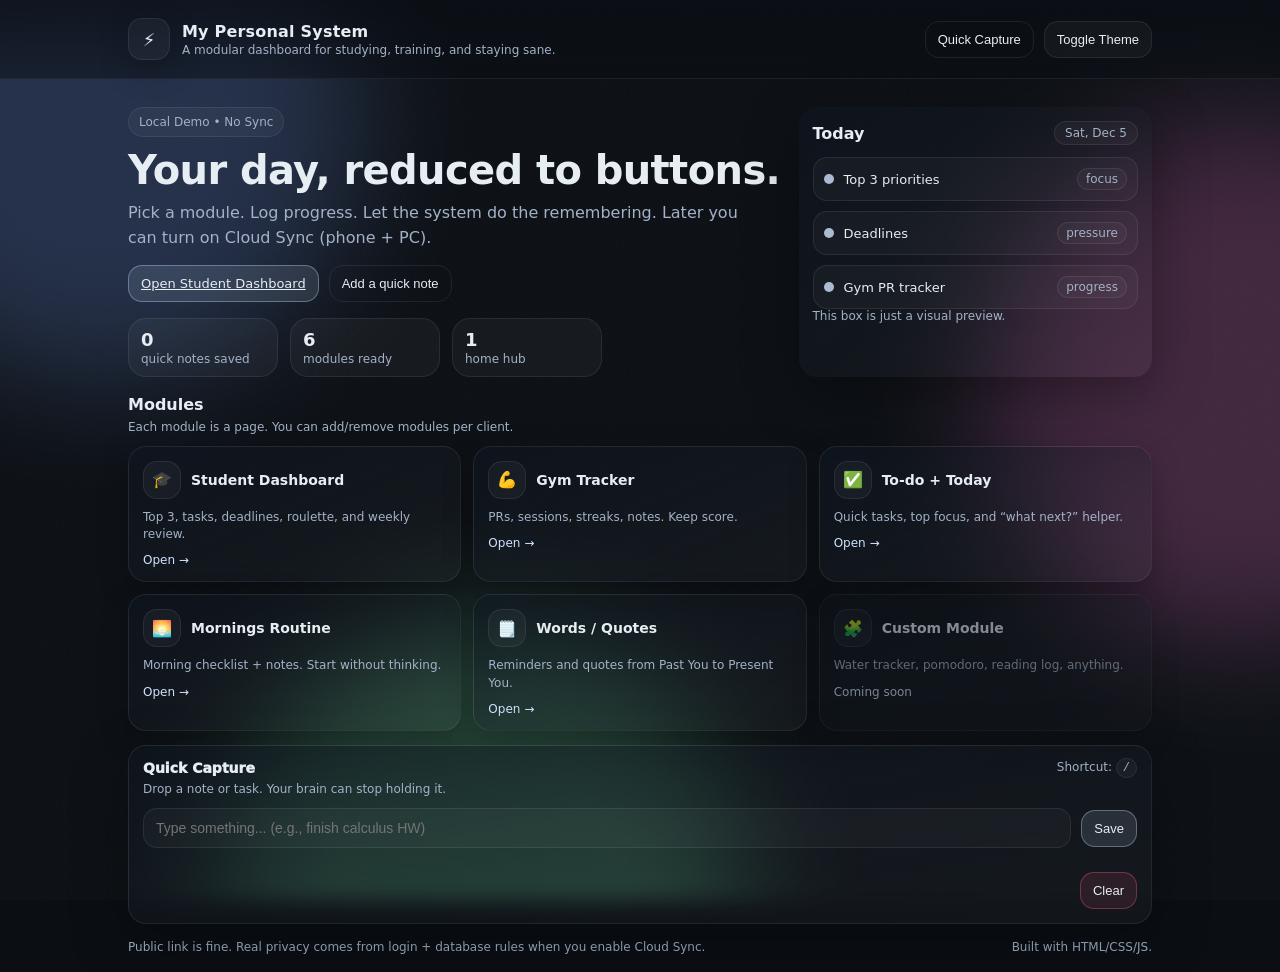
==== commit c1d695a6: "prettier" ====
--- a/index.html
+++ b/index.html
@@ -7,13 +7,22 @@
   <link rel="stylesheet" href="styles.css" />
 </head>
 <body>
+  <div class="bg">
+    <div class="orb orb-a"></div>
+    <div class="orb orb-b"></div>
+    <div class="orb orb-c"></div>
+    <div class="grain"></div>
+  </div>
+
   <header class="topbar">
-    <div class="wrap">
+    <div class="wrap topbar-inner">
       <div class="brand">
-        <div class="logo">⚡</div>
-        <div>
+        <div class="logo" aria-hidden="true">
+          <span class="logo-bolt">⚡</span>
+        </div>
+        <div class="brand-text">
           <div class="title">My Personal System</div>
-          <div class="subtitle">Pick a module. Run your day.</div>
+          <div class="subtitle">A modular dashboard for studying, training, and staying sane.</div>
         </div>
       </div>
 
@@ -25,30 +34,93 @@
   </header>
 
   <main class="wrap">
+    <section class="hero">
+      <div class="hero-left">
+        <div class="badge">Local Demo • No Sync</div>
+        <h1 class="hero-title">Your day, reduced to buttons.</h1>
+        <p class="hero-desc">
+          Pick a module. Log progress. Let the system do the remembering.
+          Later you can turn on Cloud Sync (phone + PC).
+        </p>
+
+        <div class="hero-actions">
+          <a class="btn primary" href="html/student_dashboard.html">Open Student Dashboard</a>
+          <button id="heroQuick" class="btn ghost" type="button">Add a quick note</button>
+        </div>
+
+        <div class="hero-stats">
+          <div class="stat">
+            <div class="stat-num" id="statQuick">0</div>
+            <div class="stat-label">quick notes saved</div>
+          </div>
+          <div class="stat">
+            <div class="stat-num">6</div>
+            <div class="stat-label">modules ready</div>
+          </div>
+          <div class="stat">
+            <div class="stat-num">1</div>
+            <div class="stat-label">home hub</div>
+          </div>
+        </div>
+      </div>
+
+      <div class="hero-right">
+        <div class="mini card-glass">
+          <div class="mini-head">
+            <div class="mini-title">Today</div>
+            <div class="mini-pill" id="todayPill">—</div>
+          </div>
+          <div class="mini-body">
+            <div class="mini-row">
+              <div class="mini-dot"></div>
+              <div class="mini-text">Top 3 priorities</div>
+              <div class="mini-tag">focus</div>
+            </div>
+            <div class="mini-row">
+              <div class="mini-dot"></div>
+              <div class="mini-text">Deadlines</div>
+              <div class="mini-tag">pressure</div>
+            </div>
+            <div class="mini-row">
+              <div class="mini-dot"></div>
+              <div class="mini-text">Gym PR tracker</div>
+              <div class="mini-tag">progress</div>
+            </div>
+          </div>
+          <div class="mini-foot muted">This box is just a visual preview.</div>
+        </div>
+      </div>
+    </section>
+
+    <section class="section-head">
+      <h2 class="section-title">Modules</h2>
+      <p class="section-sub">Each module is a page. You can add/remove modules per client.</p>
+    </section>
+
     <section class="grid">
-      <a class="card" href="student.html">
+      <a class="card card-glass" href="student.html">
         <div class="card-top">
           <div class="card-icon">🎓</div>
           <div class="card-title">Student Dashboard</div>
         </div>
         <div class="card-desc">
-          Top 3 priorities, tasks, deadlines, study roulette, weekly review.
+          Top 3, tasks, deadlines, roulette, and weekly review.
         </div>
         <div class="card-meta">Open →</div>
       </a>
 
-      <a class="card" href="gym.html">
+      <a class="card card-glass" href="gym.html">
         <div class="card-top">
           <div class="card-icon">💪</div>
           <div class="card-title">Gym Tracker</div>
         </div>
         <div class="card-desc">
-          PRs, sessions, streaks, notes. Keep score, get stronger.
+          PRs, sessions, streaks, notes. Keep score.
         </div>
         <div class="card-meta">Open →</div>
       </a>
 
-      <a class="card" href="todo.html">
+      <a class="card card-glass" href="todo.html">
         <div class="card-top">
           <div class="card-icon">✅</div>
           <div class="card-title">To-do + Today</div>
@@ -59,18 +131,18 @@
         <div class="card-meta">Open →</div>
       </a>
 
-      <a class="card" href="mornings.html">
+      <a class="card card-glass" href="mornings.html">
         <div class="card-top">
           <div class="card-icon">🌅</div>
           <div class="card-title">Mornings Routine</div>
         </div>
         <div class="card-desc">
-          Morning checklist + notes. Start the day without thinking.
+          Morning checklist + notes. Start without thinking.
         </div>
         <div class="card-meta">Open →</div>
       </a>
 
-      <a class="card" href="words.html">
+      <a class="card card-glass" href="words.html">
         <div class="card-top">
           <div class="card-icon">🗒️</div>
           <div class="card-title">Words / Quotes</div>
@@ -81,25 +153,30 @@
         <div class="card-meta">Open →</div>
       </a>
 
-      <a class="card disabled" href="#" aria-disabled="true">
+      <a class="card card-glass disabled" href="#" aria-disabled="true">
         <div class="card-top">
           <div class="card-icon">🧩</div>
           <div class="card-title">Custom Module</div>
         </div>
         <div class="card-desc">
-          Placeholder for anything: water tracker, pomodoro, reading log, etc.
+          Water tracker, pomodoro, reading log, anything.
         </div>
         <div class="card-meta">Coming soon</div>
       </a>
     </section>
 
-    <section class="panel">
-      <div class="panel-title">Quick Capture</div>
-      <div class="panel-desc">Add a quick note/task for later. (Local demo storage)</div>
+    <section class="panel card-glass" id="quickPanel">
+      <div class="panel-top">
+        <div>
+          <div class="panel-title">Quick Capture</div>
+          <div class="panel-desc">Drop a note or task. Your brain can stop holding it.</div>
+        </div>
+        <div class="hint muted">Shortcut: <span class="kbd">/</span></div>
+      </div>
 
       <div class="row">
         <input id="quickInput" class="input" placeholder="Type something... (e.g., finish calculus HW)" />
-        <button id="quickSave" class="btn" type="button">Save</button>
+        <button id="quickSave" class="btn primary" type="button">Save</button>
       </div>
 
       <ul id="quickList" class="list"></ul>
@@ -110,8 +187,8 @@
     </section>
 
     <footer class="footer">
-      <span class="muted">Tip: press <span class="kbd">/</span> to focus Quick Capture.</span>
-      <span class="muted">Local-only demo. Cloud sync comes later.</span>
+      <span class="muted">Public link is fine. Real privacy comes from login + database rules when you enable Cloud Sync.</span>
+      <span class="muted">Built with HTML/CSS/JS.</span>
     </footer>
   </main>
 
--- a/styles.css
+++ b/styles.css
@@ -1,155 +1,296 @@
-:root {
+:root{
   --bg: #0b0f14;
-  --panel: #0f1621;
-  --card: #0f1621;
-  --border: #1f2a37;
-  --border2: #233041;
+  --panel: rgba(15, 22, 33, 0.72);
+  --card: rgba(15, 22, 33, 0.58);
+  --border: rgba(255,255,255,0.08);
+  --border2: rgba(207,227,255,0.18);
   --text: #e6edf3;
-  --muted: #9fb0c3;
+  --muted: #a3b2c7;
   --accent: #cfe3ff;
+  --shadow: 0 18px 55px rgba(0,0,0,0.35);
+  --shadow2: 0 10px 30px rgba(0,0,0,0.25);
+  --radius: 18px;
   color-scheme: dark;
 }
 
-:root.light {
+:root.light{
   --bg: #f6f7fb;
-  --panel: #ffffff;
-  --card: #ffffff;
-  --border: #d9dee8;
-  --border2: #c9d2e3;
+  --panel: rgba(255,255,255,0.78);
+  --card: rgba(255,255,255,0.64);
+  --border: rgba(16, 20, 30, 0.10);
+  --border2: rgba(16, 20, 30, 0.18);
   --text: #0b1220;
-  --muted: #506079;
+  --muted: #51637d;
   --accent: #0b1220;
+  --shadow: 0 18px 55px rgba(0,0,0,0.10);
+  --shadow2: 0 10px 30px rgba(0,0,0,0.08);
   color-scheme: light;
 }
 
-* { box-sizing: border-box; }
-body {
-  margin: 0;
+*{ box-sizing:border-box; }
+body{
+  margin:0;
   font-family: system-ui, -apple-system, Segoe UI, Roboto, Arial;
   background: var(--bg);
   color: var(--text);
 }
 
-.wrap { max-width: 1020px; margin: 0 auto; padding: 16px; }
-
-.topbar {
+.wrap{ max-width: 1060px; margin:0 auto; padding: 18px; }
+
+/* ===== Background vibes ===== */
+.bg{ position: fixed; inset:0; z-index:-2; overflow:hidden; }
+.orb{
+  position:absolute;
+  width: 520px; height: 520px;
+  border-radius: 999px;
+  filter: blur(60px);
+  opacity: 0.22;
+}
+.orb-a{ left: -160px; top: -140px; background: #7aa2ff; }
+.orb-b{ right: -220px; top: 120px; background: #ff7ad1; }
+.orb-c{ left: 220px; bottom: -240px; background: #7dffb2; }
+
+.grain{
+  position:absolute; inset:0;
+  background-image: url("data:image/svg+xml,%3Csvg xmlns='http://www.w3.org/2000/svg' width='140' height='140'%3E%3Cfilter id='n'%3E%3CfeTurbulence type='fractalNoise' baseFrequency='.8' numOctaves='4' stitchTiles='stitch'/%3E%3C/filter%3E%3Crect width='140' height='140' filter='url(%23n)' opacity='.12'/%3E%3C/svg%3E");
+  opacity: .30;
+  mix-blend-mode: overlay;
+  z-index:-1;
+}
+
+/* ===== Topbar ===== */
+.topbar{
   position: sticky;
   top: 0;
   z-index: 10;
-  background: var(--bg);
   border-bottom: 1px solid var(--border);
-}
-.topbar .wrap { display: flex; align-items: center; justify-content: space-between; gap: 12px; }
-
-.brand { display: flex; gap: 12px; align-items: center; }
-.logo {
-  width: 38px; height: 38px;
-  border-radius: 12px;
-  display: grid; place-items: center;
-  background: var(--panel);
-  border: 1px solid var(--border);
-}
-.title { font-weight: 850; letter-spacing: .2px; }
-.subtitle { font-size: 12px; color: var(--muted); margin-top: 2px; }
-
-.top-actions { display: flex; gap: 8px; flex-wrap: wrap; }
-
-.grid {
-  display: grid;
+  backdrop-filter: blur(10px);
+  background: linear-gradient(to bottom, rgba(10, 14, 20, 0.78), rgba(10, 14, 20, 0.48));
+}
+:root.light .topbar{
+  background: linear-gradient(to bottom, rgba(246, 247, 251, 0.92), rgba(246, 247, 251, 0.68));
+}
+.topbar-inner{ display:flex; align-items:center; justify-content:space-between; gap:12px; }
+
+.brand{ display:flex; gap:12px; align-items:center; }
+.logo{
+  width: 42px; height: 42px;
+  border-radius: 14px;
+  display:grid; place-items:center;
+  border: 1px solid var(--border);
+  background: rgba(255,255,255,0.04);
+  box-shadow: var(--shadow2);
+}
+.logo-bolt{ font-size: 18px; }
+
+.title{ font-weight: 900; letter-spacing: .2px; }
+.subtitle{ font-size: 12px; color: var(--muted); margin-top: 2px; }
+.top-actions{ display:flex; gap:10px; flex-wrap:wrap; }
+
+/* ===== Hero ===== */
+.hero{
+  display:grid;
+  gap: 14px;
+  grid-template-columns: 1fr;
+  margin-top: 10px;
+}
+@media (min-width: 920px){
+  .hero{ grid-template-columns: 1.3fr 0.7fr; align-items: stretch; }
+}
+.badge{
+  display:inline-flex;
+  align-items:center;
+  gap:8px;
+  padding: 7px 10px;
+  border-radius: 999px;
+  border: 1px solid var(--border);
+  background: rgba(255,255,255,0.04);
+  font-size: 12px;
+  color: var(--muted);
+  width: fit-content;
+}
+.hero-title{
+  margin: 12px 0 0;
+  font-size: clamp(26px, 3.6vw, 40px);
+  line-height: 1.05;
+  letter-spacing: -0.6px;
+}
+.hero-desc{
+  margin: 10px 0 0;
+  color: var(--muted);
+  line-height: 1.55;
+  max-width: 60ch;
+}
+.hero-actions{ display:flex; gap:10px; flex-wrap:wrap; margin-top: 14px; }
+.hero-stats{
+  display:flex; gap: 12px; flex-wrap:wrap;
+  margin-top: 16px;
+}
+.stat{
+  padding: 10px 12px;
+  border: 1px solid var(--border);
+  border-radius: var(--radius);
+  background: rgba(255,255,255,0.04);
+  min-width: 150px;
+}
+.stat-num{ font-weight: 900; font-size: 18px; }
+.stat-label{ font-size: 12px; color: var(--muted); margin-top: 2px; }
+
+.mini{
+  border-radius: var(--radius);
+  padding: 14px;
+  box-shadow: var(--shadow);
+  height: 100%;
+}
+.mini-head{ display:flex; justify-content:space-between; align-items:center; }
+.mini-title{ font-weight: 900; }
+.mini-pill{
+  padding: 4px 10px;
+  border-radius: 999px;
+  border: 1px solid var(--border);
+  background: rgba(255,255,255,0.04);
+  font-size: 12px;
+  color: var(--muted);
+}
+.mini-body{ margin-top: 12px; display:grid; gap: 10px; }
+.mini-row{
+  display:flex; gap: 10px; align-items:center;
+  padding: 10px 10px;
+  border-radius: 14px;
+  border: 1px solid var(--border);
+  background: rgba(255,255,255,0.03);
+}
+.mini-dot{
+  width: 10px; height: 10px;
+  border-radius: 999px;
+  background: var(--accent);
+  opacity: 0.8;
+}
+.mini-text{ flex:1; font-size: 13px; }
+.mini-tag{
+  font-size: 12px;
+  color: var(--muted);
+  border: 1px solid var(--border);
+  padding: 3px 8px;
+  border-radius: 999px;
+  background: rgba(255,255,255,0.03);
+}
+
+/* ===== Section Head ===== */
+.section-head{ margin-top: 18px; }
+.section-title{ margin:0; font-size: 16px; font-weight: 900; }
+.section-sub{ margin:6px 0 0; font-size: 12px; color: var(--muted); }
+
+/* ===== Cards grid ===== */
+.grid{
+  display:grid;
   gap: 12px;
   grid-template-columns: 1fr;
-}
-@media (min-width: 800px) {
-  .grid { grid-template-columns: 1fr 1fr 1fr; }
-}
-
-.card {
-  text-decoration: none;
+  margin-top: 12px;
+}
+@media (min-width: 820px){
+  .grid{ grid-template-columns: 1fr 1fr 1fr; }
+}
+.card{
+  text-decoration:none;
   color: inherit;
-  background: var(--card);
-  border: 1px solid var(--border);
-  border-radius: 16px;
+  border-radius: var(--radius);
   padding: 14px;
+  border: 1px solid var(--border);
   transition: transform .08s ease, border-color .08s ease, background .08s ease;
-}
-.card:hover { transform: translateY(-2px); border-color: var(--border2); }
-.card.disabled { opacity: .55; cursor: not-allowed; }
-.card.disabled:hover { transform: none; border-color: var(--border); }
-
-.card-top { display:flex; align-items:center; gap: 10px; }
-.card-icon {
-  width: 36px; height: 36px;
-  border-radius: 12px;
-  display: grid; place-items: center;
-  background: var(--bg);
-  border: 1px solid var(--border2);
-}
-.card-title { font-weight: 800; font-size: 14px; }
-.card-desc { margin-top: 10px; font-size: 12px; color: var(--muted); line-height: 1.45; }
-.card-meta { margin-top: 10px; font-size: 12px; color: var(--accent); }
-
-.panel {
-  margin-top: 14px;
-  background: var(--panel);
-  border: 1px solid var(--border);
-  border-radius: 16px;
-  padding: 14px;
-}
-.panel-title { font-weight: 850; font-size: 14px; }
-.panel-desc { margin-top: 6px; color: var(--muted); font-size: 12px; }
-
-.row { display:flex; gap: 10px; flex-wrap: wrap; align-items: center; margin-top: 12px; }
-.row.end { justify-content: flex-end; }
-
-.input {
+  box-shadow: var(--shadow2);
+}
+.card:hover{ transform: translateY(-2px); border-color: var(--border2); }
+
+.card.disabled{ opacity: .55; cursor: not-allowed; }
+.card.disabled:hover{ transform:none; border-color: var(--border); }
+
+.card-top{ display:flex; align-items:center; gap: 10px; }
+.card-icon{
+  width: 38px; height: 38px;
+  border-radius: 14px;
+  display:grid; place-items:center;
+  border: 1px solid var(--border);
+  background: rgba(255,255,255,0.04);
+}
+.card-title{ font-weight: 900; font-size: 14px; }
+.card-desc{ margin-top: 10px; font-size: 12px; color: var(--muted); line-height: 1.45; }
+.card-meta{ margin-top: 10px; font-size: 12px; color: var(--accent); }
+
+/* ===== Glass helper ===== */
+.card-glass{
+  background: linear-gradient(to bottom right, var(--card), rgba(255,255,255,0.03));
+  backdrop-filter: blur(10px);
+}
+
+/* ===== Panel ===== */
+.panel{ margin-top: 14px; padding: 14px; border-radius: var(--radius); border: 1px solid var(--border); box-shadow: var(--shadow); }
+.panel-top{ display:flex; align-items:flex-start; justify-content:space-between; gap: 10px; flex-wrap:wrap; }
+.panel-title{ font-weight: 950; font-size: 14px; }
+.panel-desc{ margin-top: 6px; font-size: 12px; color: var(--muted); }
+
+.row{ display:flex; gap: 10px; flex-wrap:wrap; align-items:center; margin-top: 12px; }
+.row.end{ justify-content:flex-end; }
+
+.input{
   flex: 1;
   min-width: 220px;
-  padding: 10px 10px;
-  border-radius: 12px;
-  border: 1px solid var(--border2);
-  background: var(--bg);
+  padding: 11px 12px;
+  border-radius: 14px;
+  border: 1px solid var(--border);
+  background: rgba(255,255,255,0.03);
   color: var(--text);
   font-size: 14px;
-}
-
-.btn {
-  padding: 9px 12px;
-  border-radius: 12px;
-  border: 1px solid var(--border2);
-  background: var(--panel);
+  outline: none;
+}
+.input:focus{ border-color: var(--border2); }
+
+.btn{
+  padding: 10px 12px;
+  border-radius: 14px;
+  border: 1px solid var(--border);
+  background: rgba(255,255,255,0.04);
   color: var(--text);
-  cursor: pointer;
+  cursor:pointer;
   font-size: 13px;
 }
-.btn:hover { border-color: var(--muted); }
-.btn.ghost { background: transparent; }
-.btn.danger { background: #2a1620; border-color: #4b2230; }
-
-.list { list-style: none; padding: 0; margin: 12px 0 0; display: grid; gap: 8px; }
-.list li {
-  border: 1px solid var(--border);
-  background: var(--bg);
-  border-radius: 14px;
+.btn:hover{ border-color: var(--border2); }
+.btn.ghost{ background: transparent; }
+.btn.primary{
+  border-color: rgba(207,227,255,0.35);
+  background: rgba(207,227,255,0.12);
+}
+.btn.danger{
+  border-color: rgba(255, 90, 140, 0.35);
+  background: rgba(255, 90, 140, 0.10);
+}
+
+/* ===== List ===== */
+.list{ list-style:none; padding:0; margin: 12px 0 0; display:grid; gap: 8px; }
+.list li{
+  border: 1px solid var(--border);
+  background: rgba(255,255,255,0.03);
+  border-radius: 16px;
   padding: 10px 10px;
-  display: flex;
+  display:flex;
   gap: 10px;
-  align-items: center;
-}
-.list .text { flex: 1; font-size: 13px; }
-.list .meta { font-size: 12px; color: var(--muted); }
-
-.footer {
+  align-items:center;
+}
+.list .text{ flex:1; font-size: 13px; }
+.list .meta{ font-size: 12px; color: var(--muted); }
+
+.footer{
   margin-top: 16px;
-  display: flex;
+  display:flex;
   justify-content: space-between;
   gap: 12px;
-  flex-wrap: wrap;
-}
-.muted { color: var(--muted); font-size: 12px; }
-.kbd {
+  flex-wrap:wrap;
+}
+.muted{ color: var(--muted); font-size: 12px; }
+.kbd{
   font-family: ui-monospace, SFMono-Regular, Menlo, Monaco, Consolas, "Liberation Mono";
-  border: 1px solid var(--border2);
-  background: var(--panel);
+  border: 1px solid var(--border);
+  background: rgba(255,255,255,0.04);
   padding: 2px 6px;
-  border-radius: 8px;
+  border-radius: 10px;
 }
